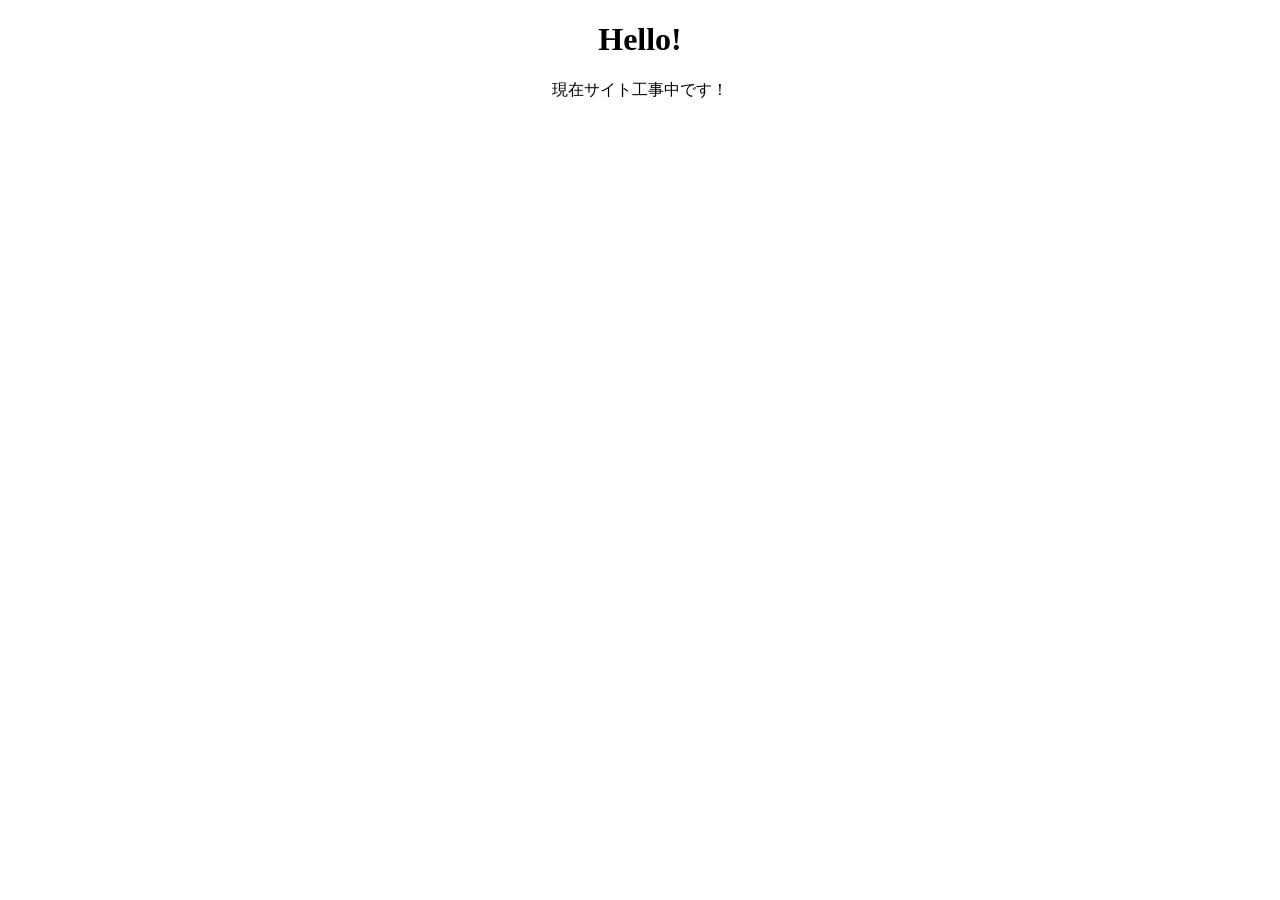
==== index.html @ 924e96d0 "first-commit" ====
<!DOCTYPE html>
<html lang="ja">
<head>
    <meta charset="UTF-8">
    <meta name="viewport" content="width=device-width, initial-scale=1.0">
    <title>竹田 伯約 | Hakuyaku Takeda</title>
    <style>
        h1,p {
            text-align: center;
        }
    </style>
</head>
<body>
    <h1>Hello!</h1>
    <p>現在サイト工事中です！</p>
</body>
</html>
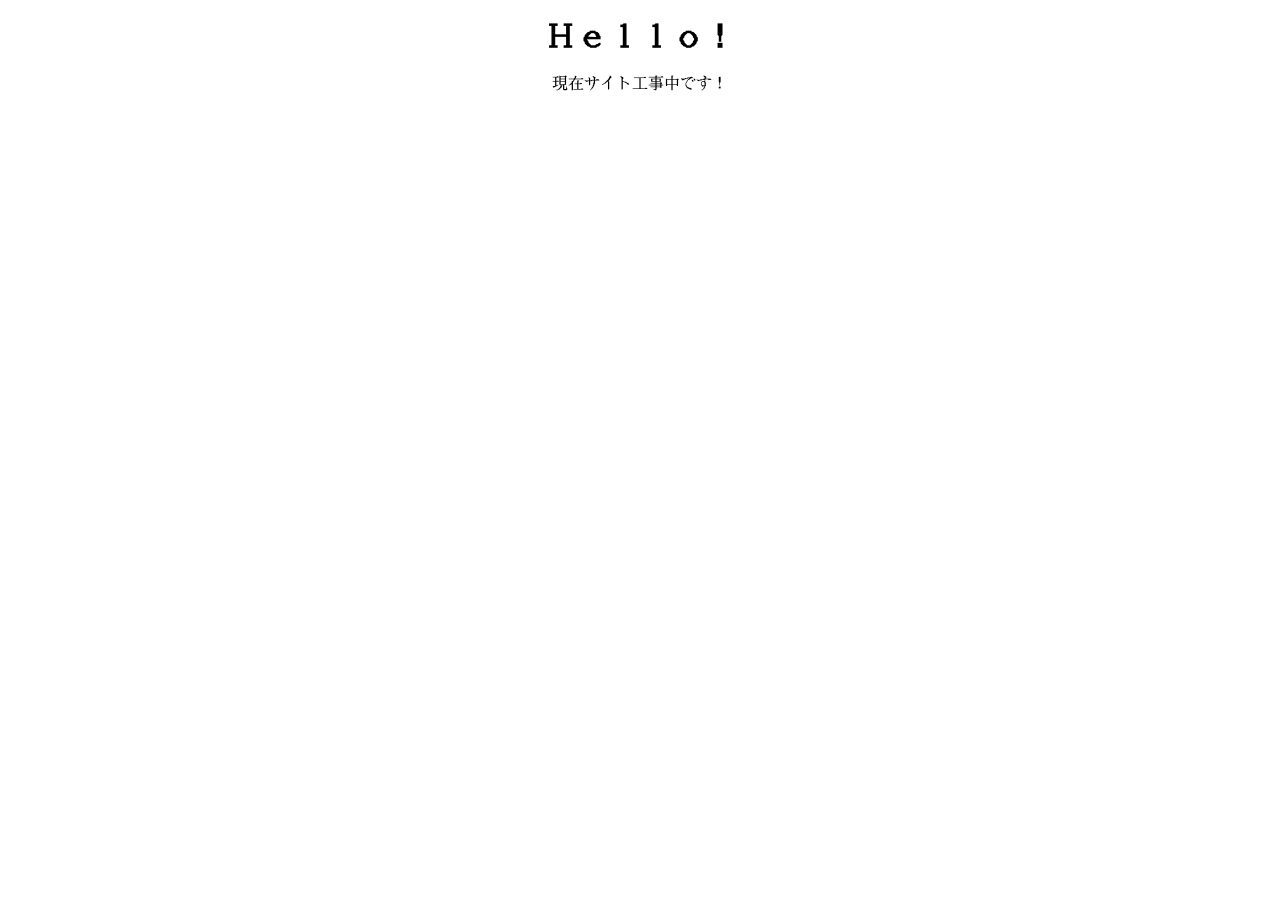
==== commit 01b51b6d: "ワープロフォント追加" ====
--- a/index.html
+++ b/index.html
@@ -8,6 +8,17 @@
         h1,p {
             text-align: center;
         }
+        @font-face {
+            font-family: 'wapuro-mincho';
+            src: url('font/wapuro-mincho.woff2') format('woff2'),
+                url('font/wapuro-mincho.otf') format('opentype');
+            font-weight: normal;
+            font-style: normal;
+        }
+
+        body {
+        font-family: 'wapuro-mincho', sans-serif;
+        }
     </style>
 </head>
 <body>
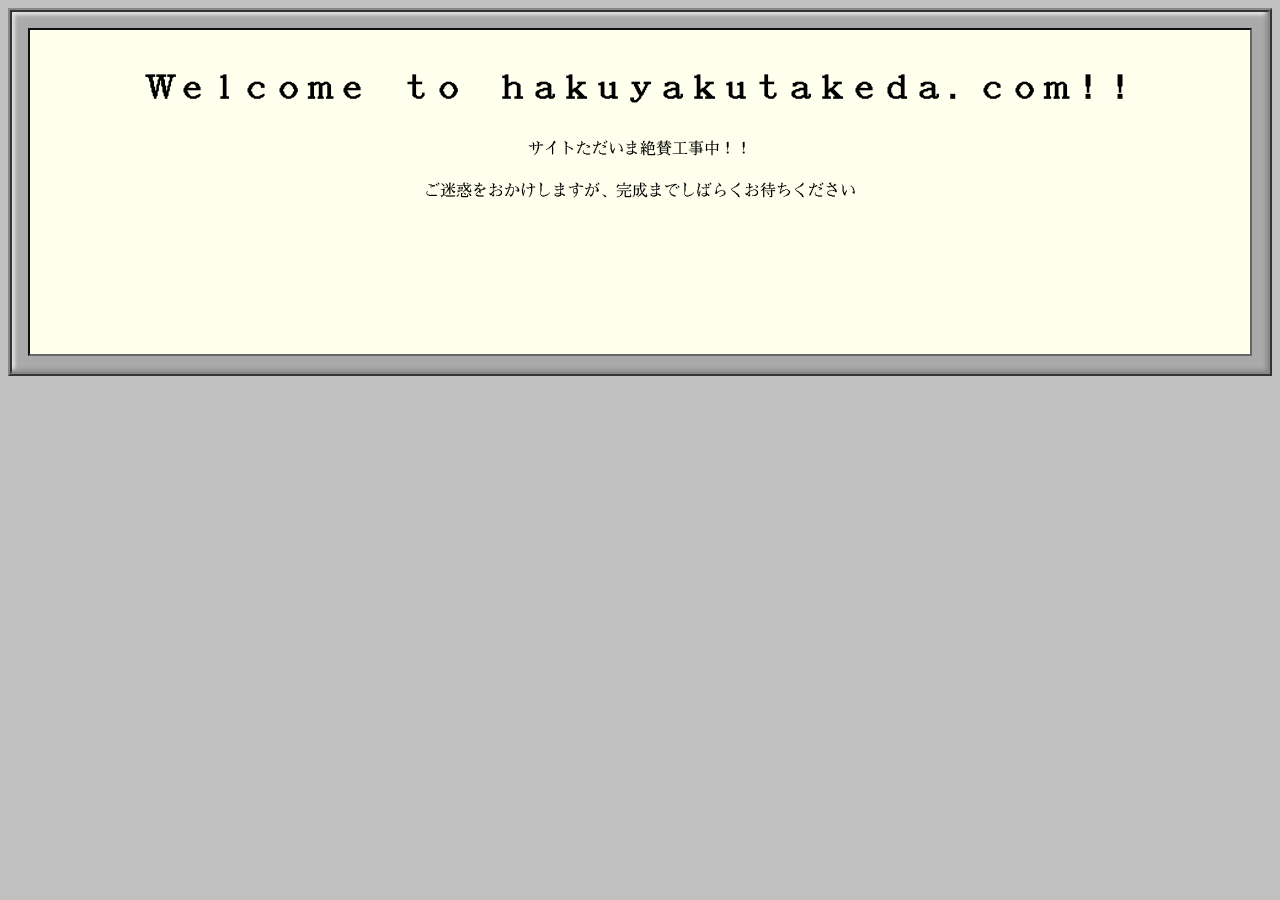
==== commit 88d140bf: "ワープロ風デザイン追加、テキスト更新" ====
--- a/index.html
+++ b/index.html
@@ -17,12 +17,52 @@
         }
 
         body {
-        font-family: 'wapuro-mincho', sans-serif;
+            background-color: #c0c0c0;
+            font-family: 'wapuro-mincho', sans-serif;
         }
+
+        .word-processor {
+            background: #aaaaaa;
+            padding: 16px;
+            border: 4px ridge #888;
+            box-shadow: inset -2px -2px 4px #888, inset 2px 2px 4px #fff;
+        }
+
+        .screen {
+            background-color: #ffffee;
+            color: #000;
+            height: 300px;
+            padding: 12px;
+            border: 2px inset #666;
+            font-size: 16px;
+            line-height: 1.6;
+            overflow-y: auto;
+        }
+
+        @media screen and (max-width: 768px) {
+            .word-processor {
+                padding: 8px;
+            }
+            .screen {
+                height: auto;
+            }
+            h1 {
+                font-size: 4vw;
+            }
+            p {
+                font-size: 3vw;
+            }
+        }
+        
     </style>
 </head>
 <body>
-    <h1>Hello!</h1>
-    <p>現在サイト工事中です！</p>
+    <div class="word-processor">
+        <div class="screen">
+            <h1>Welcome to hakuyakutakeda.com!!</h1>
+            <p>サイトただいま絶賛工事中!!</p>
+            <p>ご迷惑をおかけしますが、完成までしばらくお待ちください</p>
+        </div>
+    </div>
 </body>
 </html>
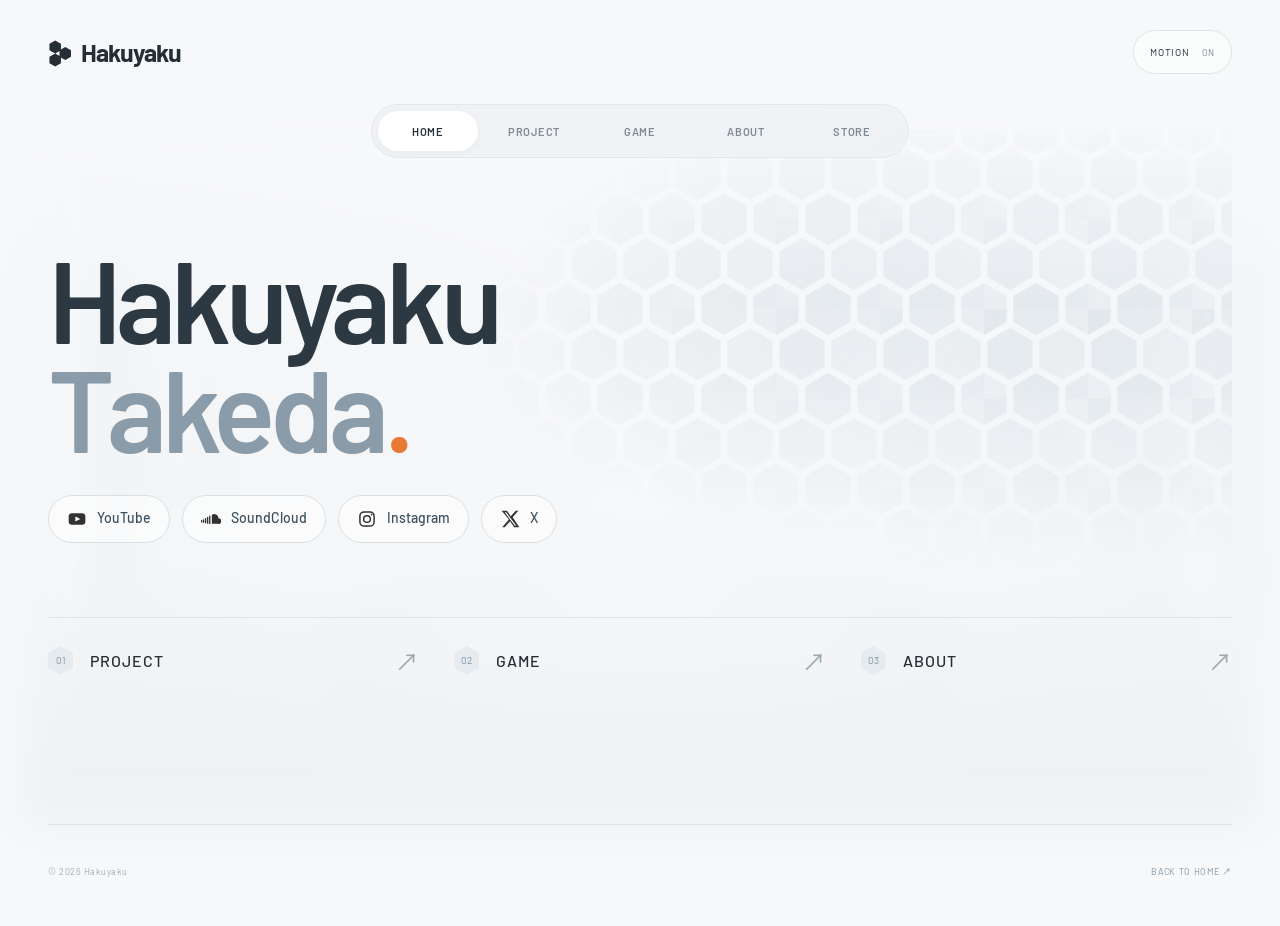
==== commit a6aa7b96: "codex製のサイトに一新" ====
--- a/index.html
+++ b/index.html
@@ -1,68 +1,9 @@
-<!DOCTYPE html>
-<html lang="ja">
-<head>
-    <meta charset="UTF-8">
-    <meta name="viewport" content="width=device-width, initial-scale=1.0">
-    <title>竹田 伯約 | Hakuyaku Takeda</title>
-    <style>
-        h1,p {
-            text-align: center;
-        }
-        @font-face {
-            font-family: 'wapuro-mincho';
-            src: url('font/wapuro-mincho.woff2') format('woff2'),
-                url('font/wapuro-mincho.otf') format('opentype');
-            font-weight: normal;
-            font-style: normal;
-        }
-
-        body {
-            background-color: #c0c0c0;
-            font-family: 'wapuro-mincho', sans-serif;
-        }
-
-        .word-processor {
-            background: #aaaaaa;
-            padding: 16px;
-            border: 4px ridge #888;
-            box-shadow: inset -2px -2px 4px #888, inset 2px 2px 4px #fff;
-        }
-
-        .screen {
-            background-color: #ffffee;
-            color: #000;
-            height: 300px;
-            padding: 12px;
-            border: 2px inset #666;
-            font-size: 16px;
-            line-height: 1.6;
-            overflow-y: auto;
-        }
-
-        @media screen and (max-width: 768px) {
-            .word-processor {
-                padding: 8px;
-            }
-            .screen {
-                height: auto;
-            }
-            h1 {
-                font-size: 4vw;
-            }
-            p {
-                font-size: 3vw;
-            }
-        }
-        
-    </style>
-</head>
-<body>
-    <div class="word-processor">
-        <div class="screen">
-            <h1>Welcome to hakuyakutakeda.com!!</h1>
-            <p>サイトただいま絶賛工事中!!</p>
-            <p>ご迷惑をおかけしますが、完成までしばらくお待ちください</p>
-        </div>
-    </div>
-</body>
-</html>+<!doctype html><html lang="ja"><head><meta charset="utf-8"><meta name="viewport" content="width=device-width,initial-scale=1"><meta name="theme-color" content="#f7f8fa"><title>Hakuyaku</title><meta name="description" content="竹田伯約の個人サイト。プロジェクト、ブラウザゲーム、プロフィール。"><link rel="stylesheet" href="style.css?v=center14"></head><body>
+<a class="skip" href="#content">本文へ移動</a>
+<div class="site-shell"><header class="system-header"><a href="#home" class="brand"><svg class="brand-mark" viewBox="0 0 32 38" aria-hidden="true"><path d="M10 1 18 5.5V14.5L10 19 2 14.5V5.5ZM24 10 32 14.5V23.5L24 28 16 23.5V14.5ZM10 19 18 23.5V32.5L10 37 2 32.5V23.5Z" fill="currentColor"/></svg>Hakuyaku</a><button id="motion-toggle" type="button" aria-pressed="true">MOTION <span>ON</span></button></header>
+<div class="stage" id="stage"><div class="environment" aria-hidden="true"><svg viewBox="0 0 1440 850" preserveAspectRatio="xMidYMid slice"><defs><linearGradient id="sky" x2="0" y2="1"><stop stop-color="#fff"/><stop offset="1" stop-color="#adb6bc"/></linearGradient><linearGradient id="tower"><stop stop-color="#aebac1"/><stop offset=".3" stop-color="#f8fbfc"/><stop offset=".65" stop-color="#e9edf0"/><stop offset="1" stop-color="#939fa7"/></linearGradient><linearGradient id="floor" x2="0" y2="1"><stop stop-color="#eff3f4"/><stop offset="1" stop-color="#b3bbc0"/></linearGradient><filter id="soft"><feGaussianBlur stdDeviation="3"/></filter><radialGradient id="haze"><stop stop-color="white" stop-opacity=".9"/><stop offset="1" stop-color="white" stop-opacity="0"/></radialGradient></defs><rect width="1440" height="850" fill="url(#sky)"/><g filter="url(#soft)"><path d="M0 500L720 445 1440 500V850H0Z" fill="url(#floor)"/><g fill="url(#tower)"><path d="M0 190H110V600H0Z"/><path d="M158 255L213 250V532H158Z"/><path d="M256 324H308V525H256Z"/><path d="M352 280L388 290V508H352Z"/><path d="M443 348H472V490H443Z"/><path d="M513 375H538V480H513Z"/><path d="M1330 185H1440V612H1330Z"/><path d="M1227 252L1282 258V540H1227Z"/><path d="M1132 325H1184V525H1132Z"/><path d="M1052 282L1088 292V511H1052Z"/><path d="M968 350H997V493H968Z"/><path d="M902 375H927V482H902Z"/></g><g stroke="#f9fbfc" stroke-width="7" opacity=".7"><path d="M79 200V590M193 260V530M286 328V519M375 300V500M1360 200V602M1247 260V530M1154 328V519M1065 300V500"/></g><g fill="none" stroke="#929da4" opacity=".4"><ellipse cx="720" cy="650" rx="350" ry="108" stroke-width="27"/><ellipse cx="720" cy="650" rx="272" ry="75" stroke-width="9"/><path d="M0 850L650 455M1440 850L790 455M220 850L685 455M1220 850L755 455M0 740H1440M0 600H1440" stroke-width="3"/></g></g><ellipse cx="720" cy="355" rx="800" ry="470" fill="url(#haze)"/></svg></div>
+<div class="honeycomb-field" aria-hidden="true"></div><div class="stage-grain" aria-hidden="true"></div><nav class="navigation" aria-label="メインメニュー"><a href="#home" data-view="home">HOME</a><a href="#project" data-view="project">PROJECT</a><a href="#game" data-view="game">GAME</a><a href="#about" data-view="about">ABOUT</a><a href="#store" data-view="store">STORE</a></nav>
+<main id="content" tabindex="-1"><section class="view view-home active" data-page="home" aria-labelledby="home-title"><div class="home-heading"><h1 id="home-title">Hakuyaku<br><span>Takeda<span class="accent-dot">.</span></span></h1><div id="home-socials" class="profile-socials home-socials" data-social-links aria-label="SNS・音楽サービス"></div></div><div class="home-destinations"><button data-go="project"><span class="destination-number">01</span><strong>PROJECT</strong><span class="destination-arrow">↗</span></button><button data-go="game"><span class="destination-number">02</span><strong>GAME</strong><span class="destination-arrow">↗</span></button><button data-go="about"><span class="destination-number">03</span><strong>ABOUT</strong><span class="destination-arrow">↗</span></button></div></section><section class="view" data-page="project" aria-labelledby="project-title" hidden><div class="scene-label"><span>01 — PROJECT</span></div><div class="hub-layout project-layout"><div class="hub-heading"><h2 id="project-title">PROJECT</h2></div><div><div id="project-empty" class="project-placeholder"><span class="project-status">準備中</span></div><div id="project-list" class="project-list"></div></div></div></section><section class="view" data-page="game" aria-labelledby="game-title" hidden><div class="scene-label"><span>02 — GAME</span></div><div class="hub-layout"><div class="hub-heading"><h2 id="game-title">GAME</h2><span class="hub-counter"><b id="game-count">00</b> TITLES</span></div><div id="game-list" class="game-list"><article class="panel game-empty"><span class="panel-code">GAME LIBRARY / STANDBY</span><div class="game-signal" aria-hidden="true"><div class="signal-ring"></div><i></i><i></i><i></i><span>NO CARTRIDGE</span></div><h3>ゲームは準備中です。</h3><p>カセットを選んで、<br>ブラウザで遊びに行く。</p><span class="panel-bottom">AWAITING FIRST RELEASE.</span></article></div></div></section><section class="view" data-page="about" aria-labelledby="about-title" hidden><div class="scene-label"><span>03 — ABOUT</span></div><div class="profile-layout"><div class="profile-portrait"><img id="profile-avatar" src="./assets/profile-avatar.jpg" alt="竹田伯約のプロフィールアイコン" width="320" height="320"></div><div class="profile-copy"><h2 id="about-title">竹田 伯約</h2><div id="profile-socials" class="profile-socials" data-social-links aria-label="SNS・音楽サービス"></div></div></div></section><section class="view" data-page="store" aria-labelledby="store-title" hidden><div class="scene-label"><span>04 — STORE</span></div><div class="hub-layout project-layout"><div class="hub-heading"><h2 id="store-title">STORE</h2></div><div><div class="project-placeholder"><span class="project-status">準備中</span></div></div></div></section></main>
+<div class="flash-transition" aria-hidden="true"><div class="flash-bands"><i></i><i></i><i></i></div><div class="section-transfer"><span id="transfer-label">HOME</span><i></i></div><svg id="motion-wires" class="motion-wires" preserveAspectRatio="none"></svg><span class="transfer-line"></span><span class="transfer-dot"></span></div><div class="stage-footer"><span id="scene-status" role="status">00 / INDEX</span></div></div>
+<footer class="site-footer"><span>© <span id="year">2026</span> Hakuyaku</span><button id="replay" type="button">BACK TO HOME ↗</button></footer></div>
+<div id="access-overlay" class="access-overlay" role="status" aria-live="polite"><div class="entry-shutter" aria-hidden="true"></div><div class="access-message"><strong>- ACCESS -</strong><span class="access-rule" aria-hidden="true"></span></div></div><script src="content.js"></script><script src="app.js?v=center14"></script></body></html>
--- a/style.css
+++ b/style.css
@@ -0,0 +1,40 @@
+@import url('https://fonts.googleapis.com/css2?family=Barlow:wght@400;500;600;700&family=Noto+Sans+JP:wght@400;500;600;700&display=swap');
+@import url('./motion.css?v=center14');
+:root{--ink:#252d35;--muted:#76818b;--paper:#f7f8fa;--line:#dfe4e8;--ease:cubic-bezier(.22,.75,.2,1)}*{box-sizing:border-box}html{scroll-padding-top:100px}body{margin:0;background:var(--paper);color:var(--ink);font-family:'Barlow','Noto Sans JP',sans-serif;-webkit-font-smoothing:antialiased}a{color:inherit;text-decoration:none}button{font:inherit;color:inherit;cursor:pointer}a,button{-webkit-tap-highlight-color:transparent}button:focus-visible,a:focus-visible{outline:2px solid #71869a;outline-offset:5px}button{border:0}button:disabled{cursor:wait}.skip{position:fixed;top:-100px;left:16px;padding:14px;background:white;z-index:2000}.skip:focus{top:12px}.site-shell{max-width:1280px;margin:auto;padding:0 48px}.system-header{display:flex;align-items:center;justify-content:space-between;gap:25px;height:104px}.brand{font-size:25px;font-weight:700;letter-spacing:-1px}.brand span{display:block;font-size:9px;letter-spacing:1px;color:var(--muted);font-weight:500;margin-top:5px}.system-code{margin-right:auto;margin-left:35px;color:var(--muted);font-size:9px;letter-spacing:1px;line-height:1.7}.system-code span{color:#9aa3aa}#motion-toggle{display:flex;align-items:center;gap:12px;border:1px solid #dfe5e9;border-radius:30px;background:#ffffff90;padding:12px 16px;min-height:44px;font-size:10px;letter-spacing:.7px}#motion-toggle span{font-size:9px;color:var(--muted)}.stage{position:relative;isolation:isolate;min-height:calc(100svh - 180px)}.environment{position:absolute;inset:0 -24px;z-index:-2;opacity:.13;filter:blur(22px);pointer-events:none;overflow:hidden}.environment svg{width:100%;height:100%;min-height:650px;object-fit:cover}.stage-grain{display:none}.navigation{display:flex;align-items:center;gap:6px;width:max-content;padding:6px;background:#eceff2a6;border:1px solid #e2e7eb;backdrop-filter:blur(18px);-webkit-backdrop-filter:blur(18px);border-radius:999px;position:sticky;top:16px;z-index:80}.navigation a{display:flex;align-items:center;justify-content:center;gap:10px;min-height:40px;min-width:100px;padding:0 20px;border-radius:999px;font-size:11px;font-weight:600;letter-spacing:.7px;color:#7e8993;transition:background .2s,color .2s,box-shadow .2s}.navigation a small{font-size:8px;opacity:.5}.navigation a[aria-current=page]{background:#fff;color:#242f38;box-shadow:0 2px 8px #36495b08}.navigation a:hover{color:#293844}.view{position:relative;padding:64px 0 88px;min-width:0;overflow:visible}.view[hidden]{display:none}.view:focus,h1:focus,h2:focus{outline:none}.hero-layout{display:grid;grid-template-columns:1.1fr 1fr;align-items:center;gap:10px;min-height:550px}.hero-copy{position:relative;z-index:1;padding:20px 0}.eyebrow{font-size:10px;letter-spacing:2px;font-weight:500;color:#85929c;margin:0 0 30px}.hero-copy h1{font-size:clamp(32px,3.5vw,48px);line-height:1.6;letter-spacing:-1px;font-weight:500;margin:0}.hero-copy h1>span{color:#85949f}.hero-description{font-size:14px;line-height:2.1;color:#637381;letter-spacing:.3px;margin:25px 0 34px}.enter{display:flex;align-items:center;justify-content:space-between;gap:28px;background:#273540;color:#fff;border-radius:999px;min-height:58px;padding:12px 14px 12px 25px;width:245px;box-shadow:0 8px 24px #263c4c0c;transition:background .2s,transform .2s}.enter-title{font-size:11px;font-weight:500;letter-spacing:1.5px}.enter-arrow{display:grid;place-items:center;width:34px;height:34px;border-radius:50%;background:#ffffff18;font-size:20px}.enter:hover{background:#445867;transform:translateY(-2px)}.hero-footnote{display:block;font-size:10px;color:#9da7af;margin-top:18px;letter-spacing:.8px}.hero-art{position:relative;width:112%;margin-left:-8%;pointer-events:none}.hero-art svg{display:block;width:100%;height:auto;max-height:600px;filter:drop-shadow(0 20px 20px #72839008)}.hero-art>span{position:absolute;right:12%;bottom:8%;font-size:8px;letter-spacing:1.4px;color:#a0aab1}.home-destinations{display:grid;grid-template-columns:1fr 1fr;gap:44px;border-top:1px solid var(--line);margin-top:35px}.home-destinations button{display:flex;align-items:center;gap:24px;text-align:left;background:transparent;padding:28px 0;min-width:0}.destination-number{font-size:10px;color:#a4afb7;align-self:flex-start;margin-top:5px}.home-destinations strong{font-size:24px;font-weight:500;letter-spacing:-.5px;display:block}.home-destinations small{font-size:11px;color:#8a969f;display:block;margin-top:7px}.destination-arrow{margin-left:auto;font-size:24px;color:#9ca9b2}.scene-label{display:flex;justify-content:space-between;align-items:center;padding-bottom:30px;gap:15px;font-size:9px;color:#a5aeb5;letter-spacing:1.2px}.scene-label>span:last-child{font-size:8px}.hub-layout{display:grid;grid-template-columns:.9fr 1.6fr;gap:80px;padding-top:15px}.hub-heading{padding-top:10px}.panel-code{display:block;font-size:9px;letter-spacing:1.3px;color:#97a4ae;line-height:1.7}.hub-heading h2{font-size:64px;letter-spacing:-2px;font-weight:500;margin:25px 0 0;line-height:1.2}.heading-jp{display:block;font-family:'Noto Sans JP',sans-serif;font-size:17px;font-weight:400;letter-spacing:0;color:#697b88;margin-top:18px;line-height:1.7}.hub-heading>p{font-size:13px;line-height:2.1;color:#637381;margin-top:20px}.directory-orbit{display:none}.hub-counter{display:flex;align-items:center;gap:10px;font-size:9px;letter-spacing:1.1px;color:#a3afb7;margin-top:35px}.hub-counter b{font-size:13px;font-weight:500;color:#788d9b}.panel{position:relative;min-width:0;padding:28px 30px;isolation:isolate}.panel-frame{position:absolute;inset:0;width:100%;height:100%;overflow:visible;pointer-events:none;z-index:-1}.panel-frame rect{fill:#ffffff48;stroke:#ced7dd;stroke-width:1;vector-effect:non-scaling-stroke}.panel:before,.panel:after{content:'';position:absolute;width:5px;height:5px;border-radius:50%;background:#a9b9c3;z-index:1}.panel:before{left:-2.5px;top:-2.5px}.panel:after{right:-2.5px;bottom:-2.5px}.panel-contents{position:relative;min-width:0}.library-panel{padding:0 0 0 0}.library-panel>.panel-contents>.panel-code{display:none}.library-panel .panel-frame{opacity:0}.library-panel:before,.library-panel:after{display:none}.link-list{margin:0}.banner-category+.banner-category{margin-top:40px}.category-title{font-family:'Noto Sans JP',sans-serif;font-size:12px;letter-spacing:1px;font-weight:500;color:#8798a5;padding-bottom:17px;border-bottom:1px solid #e2e7eb;margin:0 0 22px}.banner-grid{display:grid;grid-template-columns:1fr 1fr;gap:26px 22px}.banner-link{display:block;min-width:0}.banner-art{position:relative;border-radius:7px;overflow:hidden;box-shadow:0 5px 12px #3c4f5d0b;transition:transform .25s,box-shadow .25s}.banner-art img{display:block;width:100%;height:auto}.banner-link:hover .banner-art{transform:translateY(-3px);box-shadow:0 10px 18px #3c4f5d15}.banner-caption{display:flex;align-items:center;justify-content:space-between;padding:13px 2px 0;font-size:13px;letter-spacing:.1px;color:#637381}.banner-caption>span{font-size:19px;color:#a9b7c1}.link-accessible-label{position:absolute;width:1px;height:1px;margin:-1px;overflow:hidden;clip:rect(0,0,0,0);white-space:nowrap}.text-banner{display:grid;place-items:center;min-height:78px;padding:18px;background:linear-gradient(135deg,#364b5a,#8ba0ad);border-radius:7px;color:white;font-size:21px;font-weight:500}.game-list{display:grid;grid-template-columns:repeat(auto-fit,minmax(min(100%,280px),1fr));gap:40px;min-width:0}.game-card{display:block;min-width:0}.game-card>.panel-code{font-size:9px;margin:0 0 19px 4px;color:#92a1ad}.cartridge-art{background:transparent;padding:32px 22px;border-radius:24px;filter:none;transition:transform .35s var(--ease)}.cartridge-art>img{width:100%;height:auto;display:block;filter:drop-shadow(0 14px 9px #566a7a22);transform:rotate(-3deg);transition:transform .35s var(--ease)}.game-card:hover .cartridge-art>img{transform:translateY(-5px) rotate(-5deg)}.cartridge-info{padding:26px 4px 0}.cartridge-info h3{font-size:23px;font-family:'Noto Sans JP',sans-serif;letter-spacing:-.7px;line-height:1.6;font-weight:500;margin:0 0 13px}.cartridge-info p{font-size:13px;line-height:2;color:#637381;max-width:480px;margin:0}.directory-action{display:inline-flex;align-items:center;gap:12px;min-height:48px;border-bottom:1px solid #c5d0d8;font-size:10px;letter-spacing:1.1px;color:#476171;margin-top:17px;padding:8px 0}.directory-action>span{font-size:20px;margin-left:12px}.directory-action small{font-size:9px;letter-spacing:0;color:#9aa8b2}.generic-cartridge{aspect-ratio:800/540;background:linear-gradient(#dfe7eb,#96a7b4);border:2px solid #658090;border-radius:8px 8px 14px 14px;clip-path:polygon(8% 0,92% 0,96% 6%,96% 20%,100% 20%,100% 94%,96% 100%,4% 100%,0 94%,0 20%,4% 20%,4% 6%);display:flex;flex-direction:column;padding:7% 13%;gap:12px}.cartridge-ridges{height:12%;background:repeating-linear-gradient(#768f9f 0 2px,transparent 2px 6px);display:block}.cartridge-sticker{border-radius:6px;background:linear-gradient(145deg,#142937,#507487);color:#eff7fb;flex:1;display:flex;flex-direction:column;justify-content:space-between;padding:17px;gap:10px}.cartridge-sticker>span{font-size:6px;letter-spacing:1px}.cartridge-sticker>strong{font-size:25px;font-weight:600;line-height:1.4;overflow-wrap:anywhere}.cartridge-bottom{text-align:center;font-size:6px;letter-spacing:1.5px;color:#45606f}.about-layout{display:grid;grid-template-columns:1.15fr 1fr;gap:65px;padding-top:15px}.panel h2{font-size:38px;font-weight:500;line-height:1.7;letter-spacing:-1px;margin:25px 0}.panel h3{font-size:18px;font-weight:500;line-height:1.8}.panel p{font-size:14px;line-height:2.1;color:#637381;margin:22px 0}.panel-bottom{display:block;font-size:8px;line-height:1.8;letter-spacing:1px;color:#a9b4bc;border-top:1px solid #e0e6ea;padding-top:23px;margin-top:30px}.panel-middle{margin-top:70px}.text-link{display:flex;align-items:center;justify-content:space-between;width:100%;min-height:54px;background:transparent;border-bottom:1px solid #e0e6ea;font-size:11px;letter-spacing:1px;padding:12px 0;margin-top:15px;color:#59717f}.text-link>span{font-size:20px}.empty-state{padding:32px 0}.empty-cross{font-size:30px;color:#9eb0bc}.game-empty{min-height:300px}.stage-footer{display:none}.site-footer{display:flex;align-items:center;justify-content:space-between;gap:20px;padding:26px 0 35px;border-top:1px solid var(--line);font-size:9px;color:#a0abb4;letter-spacing:.5px}.site-footer>span:nth-child(2){font-size:8px}.site-footer button{background:transparent;color:#8395a2;font-size:9px;letter-spacing:.7px;padding:10px 0;min-height:40px}
+/* ACCESS is content, not an animation: always visible, including with reduced motion. */
+.access-overlay{position:fixed;inset:0;z-index:1000;display:grid;place-items:center;background:#f4f7f9;isolation:isolate;overflow:hidden}.access-overlay[hidden]{display:none!important}.access-message{position:relative;text-align:center;z-index:2;padding:32px}.access-overline{display:block;font-size:10px;letter-spacing:2px;color:#93a4af;margin-bottom:30px}.access-message strong{display:block;font-size:24px;font-weight:500;letter-spacing:5px;line-height:1.5;color:#253e4e}.access-rule{display:block;height:1px;width:190px;margin:28px auto;background:#a7b9c5;transform-origin:left;animation:access-rule-open .8s var(--ease) both}.access-caption{display:block;font-size:11px;letter-spacing:1px;color:#9aaab4}.entry-shutter{position:absolute;inset:0;background:#e5ebef;z-index:0;transform-origin:50% 50%;animation:entry-shutter-open .65s var(--ease) both}.motion-off *, .motion-off *:before,.motion-off *:after{animation:none!important;transition:none!important}.motion-off .entry-shutter{display:none}.motion-off .access-rule{transform:none}.view.active .hero-copy{animation:modern-reveal .7s var(--ease) both}.view.active .hero-art{animation:modern-art 1.2s var(--ease) both}.view.active .home-destinations{animation:modern-reveal .7s var(--ease) .15s both}
+@keyframes access-rule-open{from{transform:scaleX(0)}to{transform:scaleX(1)}}@keyframes entry-shutter-open{0%{transform:scaleY(1)}100%{transform:scaleY(.002)}}@keyframes modern-reveal{from{opacity:0;transform:translateY(10px)}to{opacity:1;transform:none}}@keyframes modern-art{from{opacity:0;transform:translateY(15px) rotate(3deg)}to{opacity:1;transform:none}}
+@media(max-width:1000px){.site-shell{padding:0 32px}.hero-copy h1{font-size:35px}.hub-layout{gap:40px;grid-template-columns:.8fr 1.3fr}.banner-grid{grid-template-columns:1fr}.hero-layout{min-height:500px}.about-layout{gap:30px}.panel{padding:26px 20px}.system-code{display:none}.hero-art{width:112%;margin-left:-10%}}
+@media(max-width:700px){.site-shell{padding:0 24px;max-width:560px}.system-header{height:88px;gap:12px}.brand{font-size:24px;letter-spacing:-1px}.brand span{font-size:7px;letter-spacing:.5px;margin-top:5px}#motion-toggle{gap:8px;padding:10px 12px;font-size:9px;min-height:44px}#motion-toggle span{font-size:8px}.navigation{width:100%;gap:4px;padding:5px;border-radius:999px;top:12px}.navigation a{flex:1;min-width:0;min-height:44px;padding:0 10px;font-size:11px;letter-spacing:.5px}.navigation small{display:none}.view{padding:43px 0 64px}.view-home{padding-top:44px}.hero-layout{display:flex;flex-direction:column;min-height:0;gap:0;align-items:stretch}.hero-copy{padding:0}.eyebrow{font-size:9px;letter-spacing:1.5px;margin:0 0 25px}.hero-copy h1{font-size:clamp(29px,8.3vw,40px);line-height:1.65;letter-spacing:-1.1px;white-space:nowrap}.hero-description{font-size:13px;line-height:2.05;letter-spacing:0;margin:22px 0 28px}.enter{min-height:56px;width:238px;padding:10px 12px 10px 23px}.enter-title{font-size:10px;letter-spacing:1.2px}.enter-arrow{width:34px;height:34px;font-size:20px}.hero-footnote{font-size:9px;margin-top:15px;color:#a6b1ba;letter-spacing:.4px}.hero-art{width:108%;margin:-12px -4% -18px;height:280px;overflow:hidden}.hero-art svg{height:345px;max-height:none;width:100%;margin-top:-24px}.hero-art>span{font-size:7px;right:7%;bottom:20px;letter-spacing:1px}.home-destinations{margin-top:10px;grid-template-columns:1fr;gap:0}.home-destinations button{padding:23px 0;gap:19px}.home-destinations button+button{border-top:1px solid var(--line)}.destination-number{font-size:9px;margin-top:4px}.home-destinations strong{font-size:23px}.home-destinations small{font-size:11px;line-height:1.6;margin-top:5px}.destination-arrow{font-size:23px}.scene-label{font-size:8px;letter-spacing:1px;padding-bottom:33px}.scene-label>span:last-child{display:none}.hub-layout{display:block;padding-top:0}.hub-heading{padding:0 0 38px;position:relative}.hub-heading>.panel-code{display:none}.hub-heading h2{font-size:52px;letter-spacing:-2px;margin:0;line-height:1.2}.heading-jp{font-size:15px;margin-top:14px;letter-spacing:0;line-height:1.7;color:#637381}.hub-heading>p{font-size:13px;line-height:2;margin-top:18px;margin-bottom:0}.hub-counter{margin-top:23px;gap:8px;font-size:8px;letter-spacing:1px}.hub-counter b{font-size:11px}.banner-grid{grid-template-columns:1fr;gap:26px}.category-title{font-size:12px;letter-spacing:.5px;padding-bottom:14px;margin-bottom:23px}.banner-category+.banner-category{margin-top:40px}.banner-art{border-radius:6px}.banner-caption{font-size:14px;padding-top:12px;color:#637381}.banner-caption>span{font-size:19px}.text-banner{min-height:82px}.game-list{display:block;padding:0}.game-card+.game-card{margin-top:48px}.game-card>.panel-code{font-size:8px;letter-spacing:.7px;margin-left:2px;margin-bottom:17px}.cartridge-art{padding:27px 16px;border-radius:22px}.cartridge-info{padding:24px 1px 0}.cartridge-info h3{font-size:22px;letter-spacing:-.5px;margin-bottom:12px}.cartridge-info p{font-size:14px;line-height:2}.directory-action{font-size:10px;min-height:50px;gap:11px;margin-top:18px}.directory-action small{font-size:9px}.generic-cartridge{gap:8px}.cartridge-sticker{padding:14px}.cartridge-sticker>strong{font-size:20px}.about-layout{grid-template-columns:1fr;gap:40px;padding-top:0}.panel{padding:25px 22px}.library-panel{padding:0}.panel h2{font-size:28px;line-height:1.7;margin:22px 0}.panel h3{font-size:16px}.panel p{font-size:14px;line-height:2}.panel-middle{margin-top:0}.panel-code{font-size:8px;letter-spacing:1px}.panel-bottom{font-size:7px;line-height:1.8;padding-top:19px;margin-top:25px}.text-link{font-size:10px;min-height:52px}.site-footer{padding:22px 0 28px;gap:10px;align-items:center;font-size:7px;letter-spacing:.3px}.site-footer>span:nth-child(2){display:none}.site-footer button{font-size:8px;letter-spacing:.3px;padding:8px 0}.access-message strong{font-size:23px;letter-spacing:4px}.access-overline{font-size:9px;letter-spacing:1.6px}.access-caption{font-size:10px}.environment{inset:0 -24px;opacity:.08;filter:blur(28px)}.stage[data-scene=game] .environment{filter:blur(28px);opacity:.06}}
+@media(max-width:360px){.site-shell{padding:0 20px}.brand span{font-size:6px}.hero-copy h1{font-size:29px}.hero-description{font-size:11px}.navigation a{font-size:9px;padding-inline:7px}.hero-art{height:250px}.hero-art svg{height:310px}.site-footer{font-size:6px}}
+@media(prefers-reduced-motion:reduce){*,*:before,*:after{animation:none!important;transition:none!important}.entry-shutter{display:none}.access-rule{transform:none}}
+
+/* The index no longer has an entrance button. */
+.hero-description{margin-bottom:18px}.hero-footnote{margin-top:0}
+/* Honeycomb identity and a continuously moving orbital sculpture. */
+.brand-mark{display:inline-block;width:23px;height:29px;margin-right:10px;vertical-align:-6px}.brand>span{padding-left:33px}.honeycomb-field{position:absolute;left:0;right:0;top:80px;height:650px;z-index:-1;pointer-events:none;background-image:url('./assets/honeycomb.svg');background-size:104px 90px;opacity:.5;-webkit-mask-image:radial-gradient(ellipse 62% 65% at 83% 43%,#000 10%,transparent 78%);mask-image:radial-gradient(ellipse 62% 65% at 83% 43%,#000 10%,transparent 78%);animation:honeycomb-drift 30s ease-in-out infinite alternate}.eyebrow{display:flex;align-items:center;gap:10px}.eyebrow:before{content:'';width:9px;height:10px;flex-shrink:0;background:#a9b7c1;clip-path:polygon(50% 0,100% 25%,100% 75%,50% 100%,0 75%,0 25%)}.destination-number{display:grid;place-items:center;width:25px;height:29px;flex:0 0 25px;background:#e5ebef;color:#8497a5;clip-path:polygon(50% 0,100% 25%,100% 75%,50% 100%,0 75%,0 25%)}.access-overlay:before{content:'';position:absolute;inset:15% 10%;background-image:url('./assets/honeycomb.svg');background-size:78px 67.5px;opacity:.45;-webkit-mask-image:radial-gradient(ellipse at center,#000,transparent 65%);mask-image:radial-gradient(ellipse at center,#000,transparent 65%);pointer-events:none}.symbol-rig{transform-origin:360px 350px;animation:symbol-float 10s ease-in-out infinite}.symbol-rear{transform-origin:360px 350px;animation:symbol-rear-drift 16s ease-in-out infinite}.symbol-front{transform-origin:360px 350px;animation:symbol-front-drift 12s ease-in-out infinite}.symbol-crown{transform-origin:360px 350px;animation:symbol-rear-drift 16s ease-in-out infinite}.symbol-core{transform-origin:361px 350px;animation:symbol-core-breathe 7s ease-in-out infinite}.symbol-shadow{transform-origin:372px 654px;animation:symbol-shadow-breathe 10s ease-in-out infinite}.symbol-beacon{animation:symbol-beacon-glow 4s ease-in-out infinite}@keyframes symbol-float{0%,100%{transform:translate(0,4px) rotate(-3deg)}50%{transform:translate(0,-16px) rotate(4deg)}}@keyframes symbol-rear-drift{0%,100%{transform:rotate(-2deg)}50%{transform:rotate(3deg)}}@keyframes symbol-front-drift{0%,100%{transform:rotate(2deg) translateY(0)}50%{transform:rotate(-4deg) translateY(5px)}}@keyframes symbol-core-breathe{0%,100%{transform:translateY(0) scale(1)}50%{transform:translateY(-5px) scale(1.025)}}@keyframes symbol-shadow-breathe{0%,100%{transform:scaleX(1);opacity:.9}50%{transform:scaleX(.83);opacity:.55}}@keyframes symbol-beacon-glow{0%,100%{opacity:.55}50%{opacity:1}}@keyframes honeycomb-drift{from{transform:translateY(0)}to{transform:translateY(-12px)}}
+@media(max-width:700px){.brand-mark{width:20px;height:25px;margin-right:8px;vertical-align:-5px}.brand>span{padding-left:28px}.honeycomb-field{top:220px;height:460px;background-size:78px 67.5px;opacity:.55;-webkit-mask-image:radial-gradient(ellipse 85% 60% at 62% 45%,#000 8%,transparent 80%);mask-image:radial-gradient(ellipse 85% 60% at 62% 45%,#000 8%,transparent 80%)}.destination-number{margin-top:0}.access-overlay:before{inset:25% 0;background-size:65px 56.25px;opacity:.3}}
+@media(prefers-reduced-motion:reduce){.symbol-rig,.symbol-rear,.symbol-front,.symbol-crown,.symbol-core,.symbol-shadow,.symbol-beacon,.honeycomb-field{animation:none!important}}
+/* Profile portrait stays a replaceable image file. */
+.profile-layout{display:grid;grid-template-columns:minmax(180px,320px) 1fr;gap:90px;align-items:start;padding:28px 40px 10px;max-width:1050px;margin:auto}.profile-portrait{position:relative;max-width:320px}.profile-portrait img{display:block;width:100%;height:auto;aspect-ratio:1;object-fit:cover;border-radius:24px;background:#e8edf1}.profile-portrait-code{display:block;font-size:8px;letter-spacing:1px;color:#a0b0bb;margin-top:17px}.profile-copy{padding-top:10px}.profile-copy h2{font-family:'Noto Sans JP',sans-serif;font-size:36px;font-weight:500;letter-spacing:2px;line-height:1.5;margin:20px 0 25px}.profile-copy h2>span{display:block;font-family:'Barlow',sans-serif;font-size:17px;letter-spacing:.5px;color:#8ca0ae;margin-top:10px}.profile-intro{font-size:16px;line-height:2;color:#617887;letter-spacing:.2px}.profile-description{font-size:13px;line-height:2.1;color:#80939f;margin-top:25px;max-width:420px}.profile-actions{display:grid;grid-template-columns:1fr 1fr;gap:28px;max-width:400px;margin-top:28px}.profile-actions .text-link{margin-top:0}.view.active .profile-portrait{animation:modern-reveal .8s var(--ease) both}.view.active .profile-copy{animation:modern-reveal .8s var(--ease) .12s both}
+@media(max-width:1000px){.profile-layout{gap:45px;padding:20px 0;grid-template-columns:240px 1fr}.profile-copy h2{font-size:30px}}
+@media(max-width:700px){.navigation{gap:2px}.navigation a{padding:0 4px;font-size:10px;letter-spacing:.2px}.profile-layout{display:block;padding:0}.profile-portrait{width:180px;max-width:65%;margin:0 0 35px}.profile-portrait img{border-radius:20px}.profile-portrait-code{font-size:7px;margin-top:12px}.profile-copy{padding-top:0}.profile-copy h2{font-size:30px;letter-spacing:1.5px;margin:18px 0 22px}.profile-copy h2>span{font-size:16px;margin-top:9px}.profile-intro{font-size:14px;line-height:2}.profile-description{font-size:13px;line-height:2}.profile-actions{gap:22px;margin-top:25px}}
+/* About introduces the person; project stays open to notes or works. */
+.navigation .store-link{gap:8px}.store-link>span{font-size:14px;color:#8fa2af}.about-highlights{display:grid;grid-template-columns:repeat(3,minmax(0,1fr));gap:42px;margin:65px 0 0;padding-top:38px;border-top:1px solid var(--line)}.about-highlights article{min-width:0}.about-highlights article>span{font-size:8px;letter-spacing:1.1px;color:#99a9b4}.about-highlights h3{font-size:18px;line-height:1.7;font-weight:500;letter-spacing:-.3px;margin:20px 0 14px}.about-highlights p{font-size:13px;line-height:2.1;color:#6d818f;margin:0}.about-text-link{display:inline-flex;align-items:center;gap:30px;min-height:46px;background:transparent;border-bottom:1px solid #d4dfe6;color:#6d8797;font-size:11px;padding:10px 0;margin-top:18px}.about-text-link b{font-size:17px;font-weight:400}.project-placeholder{padding:35px 0;border-top:1px solid #dce4e9;border-bottom:1px solid #dce4e9}.project-placeholder[hidden]{display:none}.project-status{display:inline-flex;align-items:center;gap:8px;font-size:10px;color:#93a5b2;letter-spacing:1px}.project-status:before{content:'';width:6px;height:6px;background:#bac8d2;clip-path:polygon(50% 0,100% 25%,100% 75%,50% 100%,0 75%,0 25%)}.project-placeholder h3{font-size:30px;line-height:1.8;font-weight:400;letter-spacing:.5px;margin:25px 0 20px;color:#7f939f}.project-placeholder p{font-size:13px;line-height:2.2;color:#7c919f}.project-list{display:grid;gap:0}.project-entry{position:relative;display:block;padding:28px 40px 28px 0;border-top:1px solid #dce4e9}.project-entry h3{font-size:19px;line-height:1.7;font-weight:500;margin:12px 0}.project-entry p{font-size:13px;line-height:2;color:#788e9e;margin:0}.project-entry-arrow{position:absolute;right:4px;top:50%;color:#a0b4c2;font-size:22px}.project-entry:hover h3{color:#748e9f}.view.active .project-placeholder{animation:modern-reveal .7s var(--ease) .15s both}
+@media(max-width:700px){.navigation a{font-size:11px;letter-spacing:.1px}.navigation .store-link{gap:4px}.store-link>span{font-size:12px}.profile-layout{padding-top:0}.about-highlights{grid-template-columns:1fr;gap:30px;margin-top:45px;padding-top:30px}.about-highlights article>span{font-size:8px}.about-highlights h3{font-size:18px;margin:17px 0 12px}.about-highlights p{font-size:13px;line-height:2}.about-text-link{min-height:44px;font-size:11px;margin-top:15px}.project-placeholder{padding:28px 0 32px}.project-placeholder h3{font-size:28px;line-height:1.75;margin:23px 0 19px}.project-placeholder p{font-size:13px;line-height:2.1}.project-entry{padding:25px 30px 25px 0}.project-entry h3{font-size:18px}}
+/* A type-led HOME and compact social links replace the ornamental hero and LINK page. */
+.home-heading{padding:22px 0 52px}.home-heading h1{font-family:'Barlow','Noto Sans JP',sans-serif;font-size:clamp(68px,9vw,124px);line-height:.95;letter-spacing:-5px;font-weight:600;margin:0;color:#2c3943}.home-heading h1>span{color:#8a9ca9}.home-destinations{grid-template-columns:repeat(3,minmax(0,1fr));gap:35px;margin-top:22px}.home-destinations strong{font-size:16px;font-weight:500;letter-spacing:1px}.home-destinations button{gap:17px;padding:25px 0}.home-destinations .destination-number{align-self:center;margin-top:0}.view.active .home-heading{animation:modern-reveal .7s var(--ease) both}.honeycomb-field{top:25px;max-height:470px;opacity:.3}.hub-heading h2{margin-top:0;letter-spacing:-1px;font-size:54px}.hub-heading{padding-top:0}.profile-copy{padding-top:20px}.profile-copy h2{margin-top:0;margin-bottom:25px}.profile-socials{display:flex;flex-wrap:wrap;gap:12px;max-width:550px;margin-top:30px}.social-link{display:inline-flex;align-items:center;justify-content:center;gap:10px;min-height:48px;padding:12px 18px;border:1px solid #d7e0e6;border-radius:999px;background:#ffffff8c;color:#3c505e;font-size:14px;font-weight:500;line-height:1.2;transition:background .2s,border-color .2s,transform .2s}.social-link img{display:block;width:20px;height:20px;flex:0 0 20px;opacity:.8}.social-link:hover{background:#fff;border-color:#b8cad6;transform:translateY(-2px)}.project-placeholder{min-height:130px;display:flex;align-items:center}.project-placeholder[hidden]{display:none}.hub-counter{margin-top:22px}.scene-label{padding-bottom:34px}.view-home{padding-bottom:72px}
+@media(max-width:700px){.navigation{gap:2px}.navigation a{padding-inline:4px;font-size:10px;letter-spacing:.3px}.navigation .store-link{gap:3px}.navigation .store-link>span{font-size:11px}.home-heading{padding:13px 0 32px}.home-heading h1{font-size:clamp(54px,15vw,82px);line-height:1;letter-spacing:-2.5px}.home-destinations{grid-template-columns:1fr;gap:0;margin-top:22px}.home-destinations button{padding:25px 0;gap:18px}.home-destinations strong{font-size:17px;letter-spacing:.6px}.home-destinations button+button{border-top:1px solid var(--line)}.honeycomb-field{top:0;height:380px;opacity:.28;mask-image:radial-gradient(ellipse 80% 70% at 80% 40%,#000,transparent 85%);-webkit-mask-image:radial-gradient(ellipse 80% 70% at 80% 40%,#000,transparent 85%)}.hub-heading{padding-bottom:30px}.hub-heading h2{font-size:42px;line-height:1.15;letter-spacing:-.7px}.profile-portrait{margin-bottom:30px}.profile-copy{padding-top:0}.profile-copy h2{font-size:29px;margin:0 0 24px}.profile-socials{margin-top:0;gap:10px}.social-link{min-height:46px;padding:12px 15px;font-size:13px;gap:9px}.social-link img{width:19px;height:19px;flex-basis:19px}.scene-label{padding-bottom:30px}.project-placeholder{min-height:115px}.view-home{padding-bottom:54px}}
+
+.home-socials{margin-top:32px;max-width:none}
+@media(max-width:700px){.home-socials{margin-top:28px}}
+/* Orange is reserved for the HOME punctuation and coming-soon markers. */
+:root{--accent:#e87932}.accent-dot{color:var(--accent)}.project-status:before{background:var(--accent)}
+.honeycomb-field{--honeycomb-tile:104px 90px;background-size:var(--honeycomb-tile);opacity:.56;animation:none;isolation:isolate}.honeycomb-field:after{content:'';position:absolute;inset:0;pointer-events:none;background:linear-gradient(115deg,transparent 18%,#d6e0e7 36%,#b5c3ce 48%,#e0e7ec 59%,transparent 78%);background-size:220% 200%;background-position:50% 50%;opacity:.55;-webkit-mask-image:url('./assets/honeycomb.svg');mask-image:url('./assets/honeycomb.svg');-webkit-mask-repeat:repeat;mask-repeat:repeat;-webkit-mask-size:var(--honeycomb-tile);mask-size:var(--honeycomb-tile);mask-mode:alpha;animation:honeycomb-color-flow 14s ease-in-out infinite alternate}.access-overlay:before{opacity:.5}
+@keyframes honeycomb-color-flow{0%{background-position:80% 0%;opacity:.45}50%{opacity:.75}100%{background-position:20% 100%;opacity:.45}}
+@media(max-width:700px){.honeycomb-field{--honeycomb-tile:78px 67.5px;opacity:.52;background-size:var(--honeycomb-tile)}.access-overlay:before{opacity:.4}}
+@media(prefers-reduced-motion:reduce){.honeycomb-field:after{animation:none!important;background-position:50% 50%;opacity:.45}}
+.motion-off .honeycomb-field:after{animation:none!important;background-position:50% 50%;opacity:.45}
+
+/* Center the compact desktop navigation within the page. */
+@media(min-width:701px){.navigation{margin-inline:auto}}
